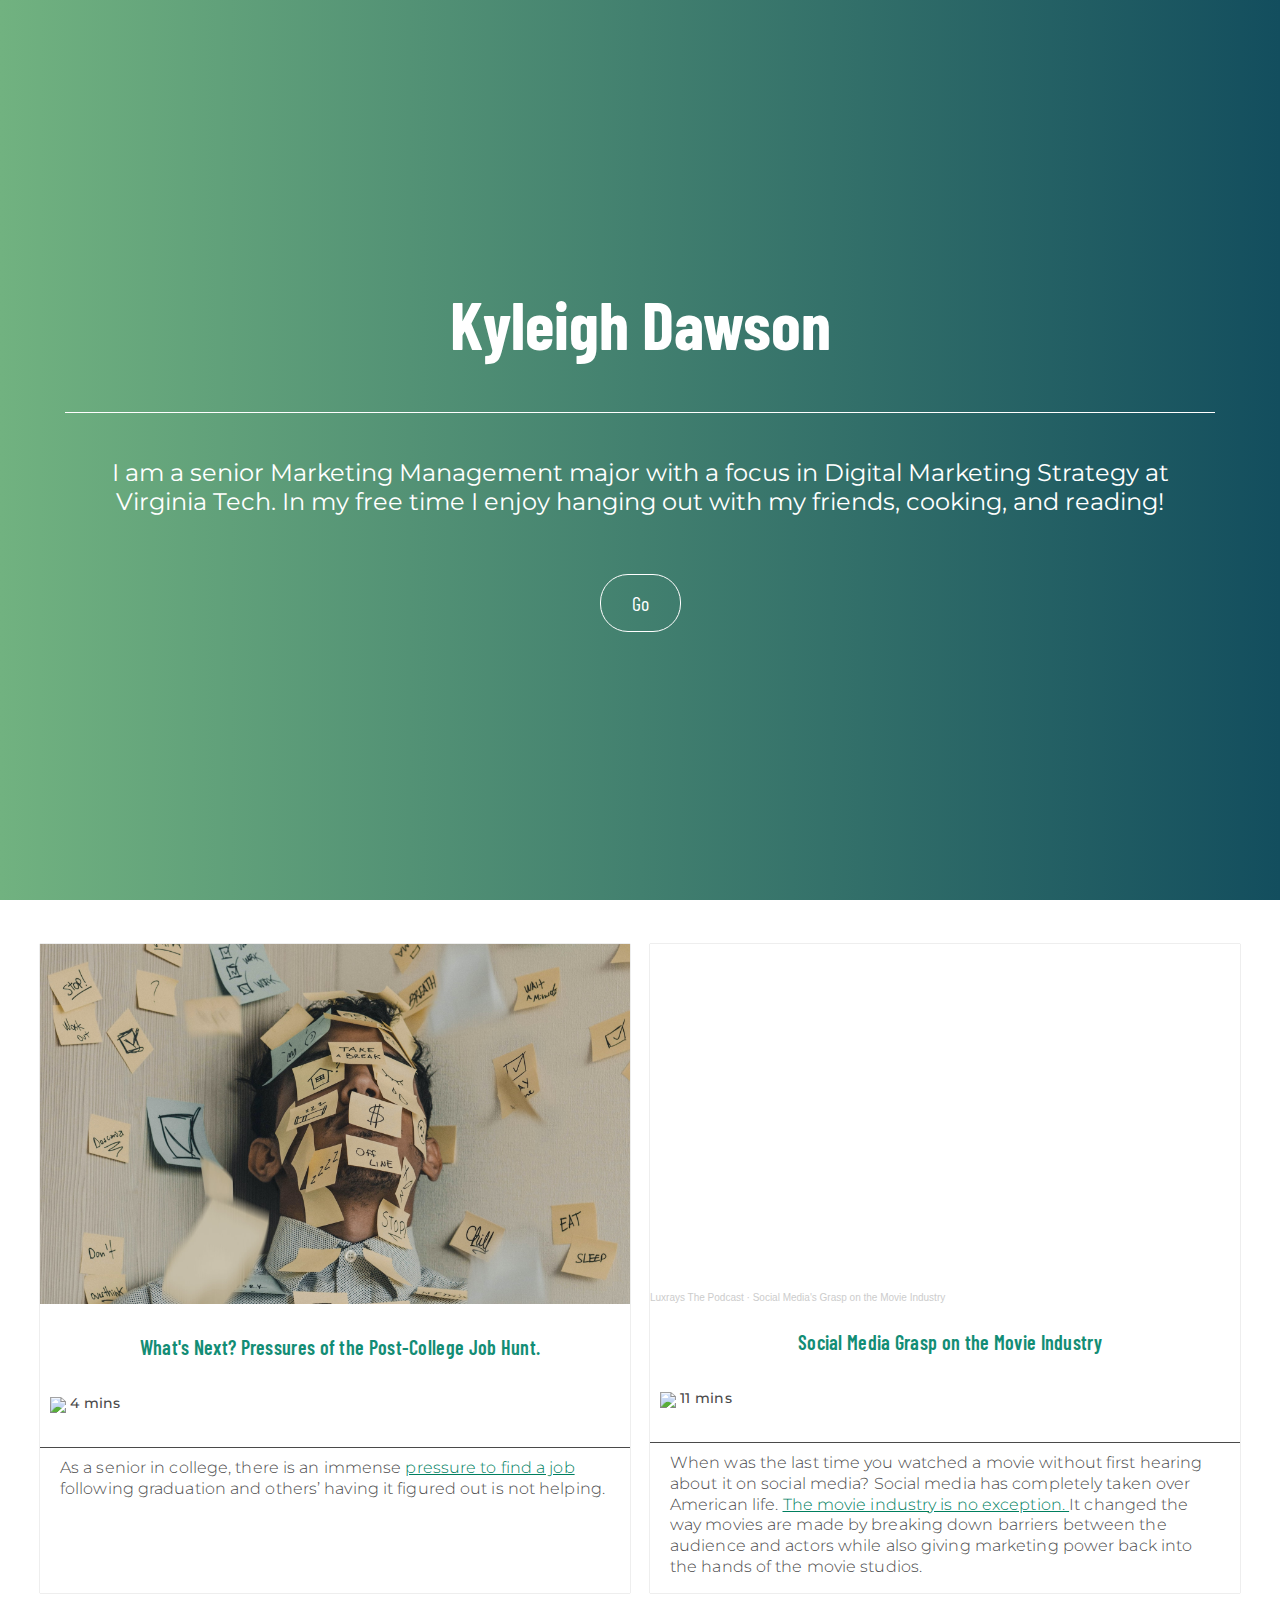
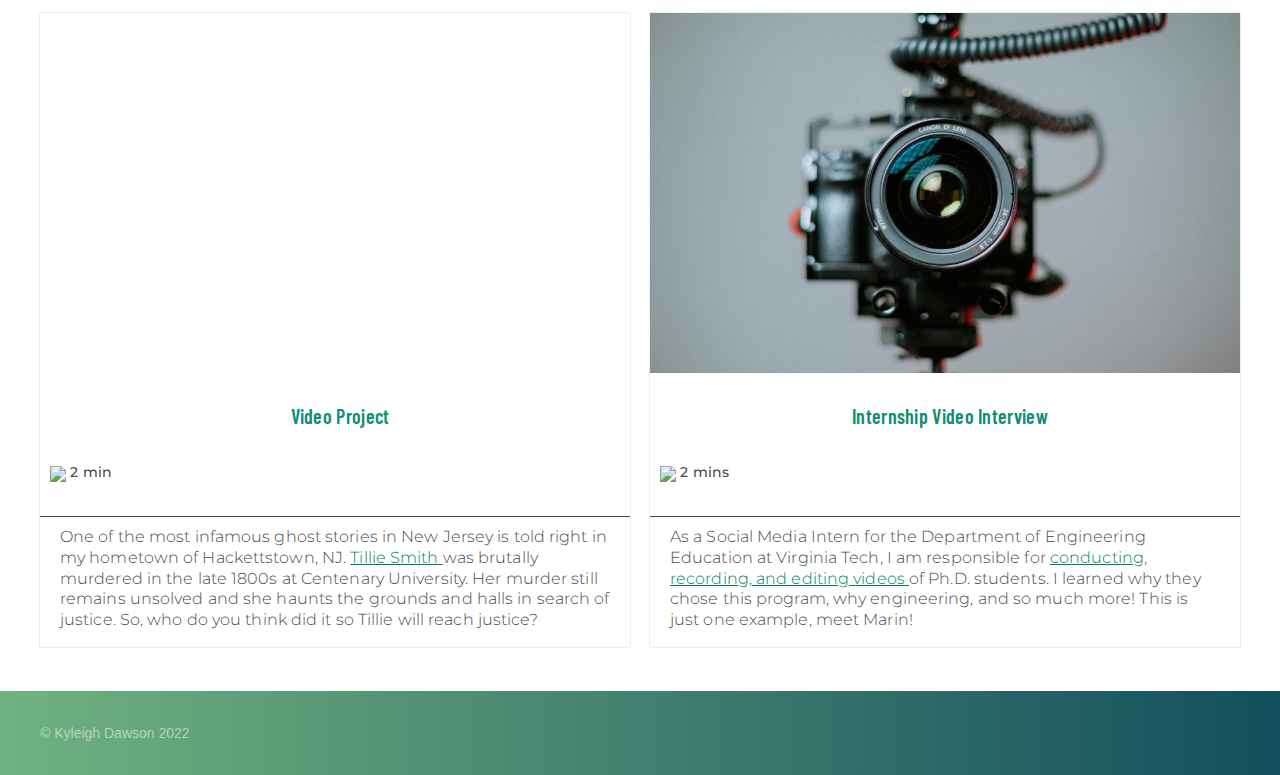
==== index.html @ 0dabd57c "update" ====
<!DOCTYPE html>
<html>

  <head>
    <meta charset="utf-8">
        <meta name="viewport" content="width=device-width, initial-scale=1.0, maximum-scale=1.0, user-scalable=no">
    <title>Kyleigh D.</title>
    <link rel="stylesheet" type="text/css" href="css/style.css" />
    <link href="https://fonts.googleapis.com/css?family=Poppins:400,600" rel="stylesheet">
    <link rel="preconnect" href="https://fonts.googleapis.com">
    <link rel="preconnect" href="https://fonts.gstatic.com" crossorigin>
    <link href="https://fonts.googleapis.com/css2?family=Barlow+Condensed&family=Montserrat&display=swap" rel="stylesheet">
  </head>

  <body>

    <div class="container">

      <header>
        <div class="wrapper">
  <h1>Kyleigh Dawson</h1>
    <p class="bio"> I am a senior Marketing Management major with a focus in Digital Marketing Strategy at Virginia Tech. In my free time I enjoy hanging out with my friends, cooking, and reading!
    </p>
  <div class="buttonBox">
    <a class="myButton" href="#projects">Go</a>
  </div>
</div>
      </header>

      <main id="projects">
        <div class="project">
          <img src="images/stress.jpg" alt="Man laying with sticky notes covering his face" />
          <h2>What's Next? Pressures of the Post-College Job Hunt.</h2>
          <img src="https://content.codecademy.com/courses/learn-css-grid/lesson-ii/time.svg" class="time" />
          <p class="mins">4 mins</p>
          <p class="description">
            As a senior in college, there is an immense <a href=https://medium.com/@kyleighdawson/whats-next-pressures-of-the-post-college-job-hunt-8d6a236ccdad>pressure to find a job</a> following graduation and others’ having it figured out is not helping.</p>
        </div>
        <div class="project">
          <iframe width="100%" style="height:38.25vh" scrolling="no" frameborder="no" allow="autoplay" src="https://w.soundcloud.com/player/?url=https%3A//api.soundcloud.com/tracks/1378372519&color=%23007f5f&auto_play=false&hide_related=false&show_comments=true&show_user=true&show_reposts=false&show_teaser=true&visual=true"></iframe><div style="font-size: 10px; color: #cccccc;line-break: anywhere;word-break: normal;overflow: hidden;white-space: nowrap;text-overflow: ellipsis; font-family: Interstate,Lucida Grande,Lucida Sans Unicode,Lucida Sans,Garuda,Verdana,Tahoma,sans-serif;font-weight: 100;"><a href="https://soundcloud.com/user-787894886" title="Luxrays The Podcast" target="_blank" style="color: #cccccc; text-decoration: none;">Luxrays The Podcast</a> · <a href="https://soundcloud.com/user-787894886/the-grasp-of-social-media-on-the-movie-industry" title="Social Media&#x27;s Grasp on the Movie Industry" target="_blank" style="color: #cccccc; text-decoration: none;">Social Media&#x27;s Grasp on the Movie Industry</a></div>
          <h2>Social Media Grasp on the Movie Industry</h2>
        <img src="https://content.codecademy.com/courses/learn-css-grid/lesson-ii/time.svg" class="time" />
          <p class="mins">11 mins</p>
          <p class="description">
            When was the last time you watched a movie without first hearing about it on social media? Social media has completely taken over American life. <a href=https://soundcloud.com/user-787894886/the-grasp-of-social-media-on-the-movie-industry?si=83c8106661ef4464ac66f0d2edb88d16&utm_source=clipboard&utm_medium=text&utm_campaign=social_sharing> The movie industry is no exception. </a> It changed the way movies are made by breaking down barriers between the audience and actors while also giving marketing power back into the hands of the movie studios.
          </p>
        </div>
        <div class="project">
          <iframe width="100%" style="height:40vh" src="https://www.youtube.com/embed/l1w7NWqt-eI" title="YouTube video player" frameborder="0" allow="accelerometer; autoplay; clipboard-write; encrypted-media; gyroscope; picture-in-picture" allowfullscreen></iframe>
          <h2>Video Project</h2>
          <img src="https://content.codecademy.com/courses/learn-css-grid/lesson-ii/time.svg" class="time" />
          <p class="mins">2 min</p>
          <p class="description">
            One of the most infamous ghost stories in New Jersey is told right in my hometown of Hackettstown, NJ. <a href=https://youtu.be/l1w7NWqt-eI> Tillie Smith </a> was brutally murdered in the late 1800s at Centenary University. Her murder still remains unsolved and she haunts the grounds and halls in search of justice. So, who do you think did it so Tillie will reach justice? </p>
        </div>
        <div class="project">
          <img src="images/camera.jpg" alt="Picture of front of camera" />
          <h2>Internship Video Interview</h2>
          <img src="https://content.codecademy.com/courses/learn-css-grid/lesson-ii/time.svg" class="time" />
          <p class="mins">2 mins</p>
          <p class="description">
            As a Social Media Intern for the Department of Engineering Education at Virginia Tech, I am responsible for <a href=https://www.linkedin.com/feed/update/urn:li:activity:6992933691085783041> conducting, recording, and editing videos </a> of Ph.D. students. I learned why they chose this program, why engineering, and so much more! This is just one example, meet Marin!  </p>
        </div>
      </main>

      <footer>
      <div>
        <div>
      <p class="copyright">© Kyleigh Dawson 2022</p>
  </div>
      </footer>

    </div>
  </body>

</html>
---- css/style.css ----
/* Set the scroll behavior to smooth so that when you click the in the header, the screen scrolls down rather than jumps */
html {
  scroll-behavior: smooth;
}

/* Set the margin to 0 to make sure the page stretches all the way to the edge of the browser window. */
body {
  margin: 0;
}
header, footer {
  background: #134E5E;  /* fallback for old browsers */
background: -webkit-linear-gradient(to right, #71B280, #134E5E);  /* Chrome 10-25, Safari 5.1-6 */
background: linear-gradient(to right, #71B280, #134E5E); /* W3C, IE 10+/ Edge, Firefox 16+, Chrome 26+, Opera 12+, Safari 7+ */
  text-align: left;
  /*min-width: 500px;*/
  text-align: left;
  /*min-width: 500; px*/
}
header {
  font-family: Barlow Condensed;
  color: #fff;
  min-height: 100vh;
  display: flex;
  text-align: center;
}

main {
  display: grid;
  grid-template-columns: repeat(auto-fill, minmax(40%,1fr) ) ;
  grid-gap: 20px;
  margin: 44px 40px;

  justify-items: center;
  justify-content: center;
  align-items: stretch;
  align-content: center;
}
h1 {
  font-family: Barlow Condensed;
  font-size: calc(1em + 4vw);
  padding-bottom: .67em;
  border-bottom: 1px solid;
  line-height: 1.3;
}
h2 {
  font-family: Barlow Condensed;
  font-size: 20px;
  font-weight: 600;
  letter-spacing: 0.3px;
  text-align: center;
  color: #138D75;
  padding: 10px 0px 10px 10px;
}

img {
  width: 100%;
  height: 50vh;
  object-fit: cover;
}
.wrapper {
    max-width: 1150px;
    margin: auto;
    padding: 50px;
    display: block;
}

.bio {
  color: #ffffff;
  font-size: 24px;
  font-family: 'Montserrat';
}
.buttonBox {
  display: flex;
  justify-content: center;
  align-content: center;
}

.myButton {
  border-radius: 28px;
  border: 1px solid #ffffff;
  cursor: pointer;
  color: #ffffff;
  font-size: 20px;
  padding: 16px 31px;
  text-decoration: none;
  margin: 1.69em auto;
}

.myButton:hover {
    background-color:#2f847c;
}

.myButton:active {
    position:relative;
    top:1px;
}
.project {
  box-shadow: 0 0px 1px 0 rgb(0 0 0 / 40%);
  width: 100%;
}

.time {
  padding-left: 10px;
  padding-top: 10px;
  width: 20px;
  height: auto;
}

.mins {
  display: inline-block;
  font-family: Montserrat;
  font-size: 14px;
  font-weight: 500;
  letter-spacing: 0.3px;
  text-align: left;
  color: #4a4a4a;
  position: relative;
  bottom: 5px;
}

.description {
  font-family: Montserrat;
  font-size: 16px;
  font-weight: 300;
  line-height: 1.29;
  letter-spacing: 0.1px;
  text-align: left;
  color: #4a4a4a;
  padding: 10px 20px 0 20px;
  border-top: 1px solid #4a4a4a;
}

.container {
  /*  min-width: 500px; */
    margin: auto;
  }

  footer div {
    height: 100%;
    font-family: 'Raleway', sans-serif;
    font-size: 14px;
    display: flex;
    align-content: center;
    padding: 10px 20px;
    color: rgba(255, 255, 255, 0.5);
  }
@media all and (max-width:700px) {
  main {
    grid-template-columns: 1fr;
    margin: 44px auto;
    }
    .description {
      font-size: 18px;
    }
    img {
      height: 25vh;
    }
  }
  img {
    height: 40vh;
  }
  a {
  color: #007f5f;
}
}
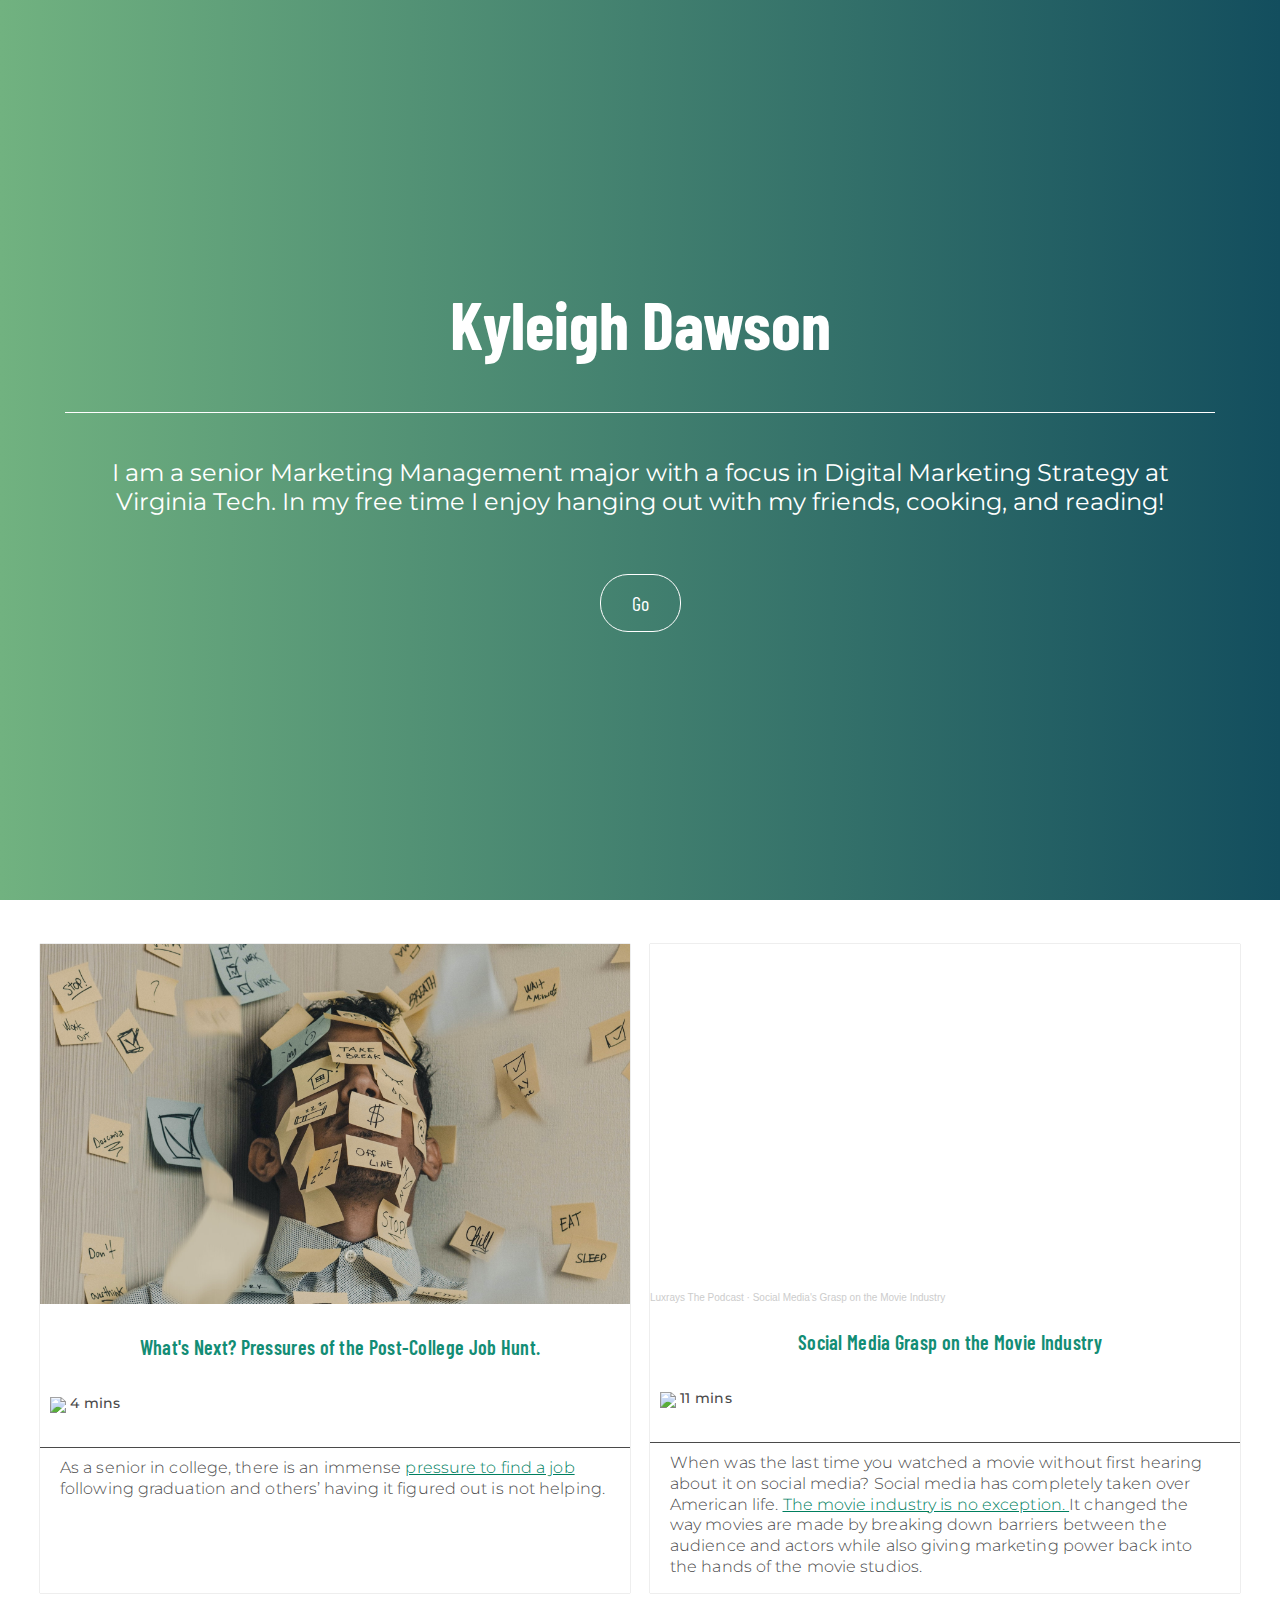
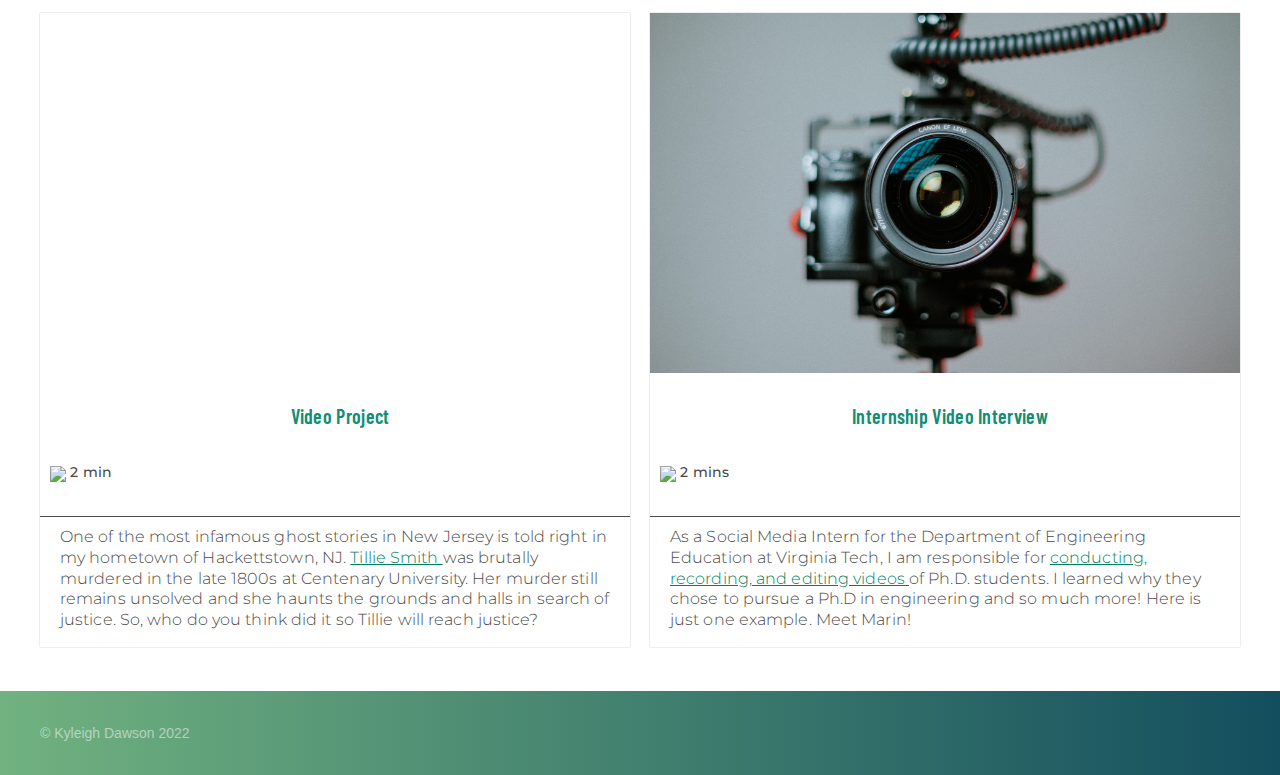
==== commit 8117bfdb: "update" ====
--- a/index.html
+++ b/index.html
@@ -10,6 +10,7 @@
     <link rel="preconnect" href="https://fonts.googleapis.com">
     <link rel="preconnect" href="https://fonts.gstatic.com" crossorigin>
     <link href="https://fonts.googleapis.com/css2?family=Barlow+Condensed&family=Montserrat&display=swap" rel="stylesheet">
+    <script src="https://kit.fontawesome.com/4fecbf60b8.js" crossorigin="anonymous"></script>
   </head>
 
   <body>
@@ -59,7 +60,7 @@
           <img src="https://content.codecademy.com/courses/learn-css-grid/lesson-ii/time.svg" class="time" />
           <p class="mins">2 mins</p>
           <p class="description">
-            As a Social Media Intern for the Department of Engineering Education at Virginia Tech, I am responsible for <a href=https://www.linkedin.com/feed/update/urn:li:activity:6992933691085783041> conducting, recording, and editing videos </a> of Ph.D. students. I learned why they chose this program, why engineering, and so much more! This is just one example, meet Marin!  </p>
+            As a Social Media Intern for the Department of Engineering Education at Virginia Tech, I am responsible for <a href=https://www.linkedin.com/feed/update/urn:li:activity:6992933691085783041> conducting, recording, and editing videos </a> of Ph.D. students. I learned why they chose to pursue a Ph.D in engineering and so much more! Here is just one example. Meet Marin!  </p>
         </div>
       </main>
 
@@ -67,6 +68,11 @@
       <div>
         <div>
       <p class="copyright">© Kyleigh Dawson 2022</p>
+      <ul class="icons">
+              <li><a href="https://twitter.com/kdawson531" target="_blank"><i class="fab fa-twitter"></a></i></li>
+              <li><a href="https://www.instagram.com/ky_dawson/" target="_blank"><i class="fab fa-instagram"></i></a></li>
+              <li><a href="https://www.facebook.com/ky.dawson.3" target="_blank"><i class="fab fa-facebook-f"></i></a></li>
+          </ul>
   </div>
       </footer>
 
--- a/css/style.css
+++ b/css/style.css
@@ -141,9 +141,28 @@
     font-size: 14px;
     display: flex;
     align-content: center;
+    justify-content: space between;
     padding: 10px 20px;
     color: rgba(255, 255, 255, 0.5);
   }
+}
+.copyright {
+margin: auto 0;
+}
+
+.icons {
+list-style-type: none;
+display: inline-flex;
+}
+
+.icons a {
+margin: 0 8px;
+color: rgb(255, 255, 255, 0.5);
+}
+
+.icons a:hover {
+color: rgb(255, 255, 255, 0.8);
+}
 @media all and (max-width:700px) {
   main {
     grid-template-columns: 1fr;
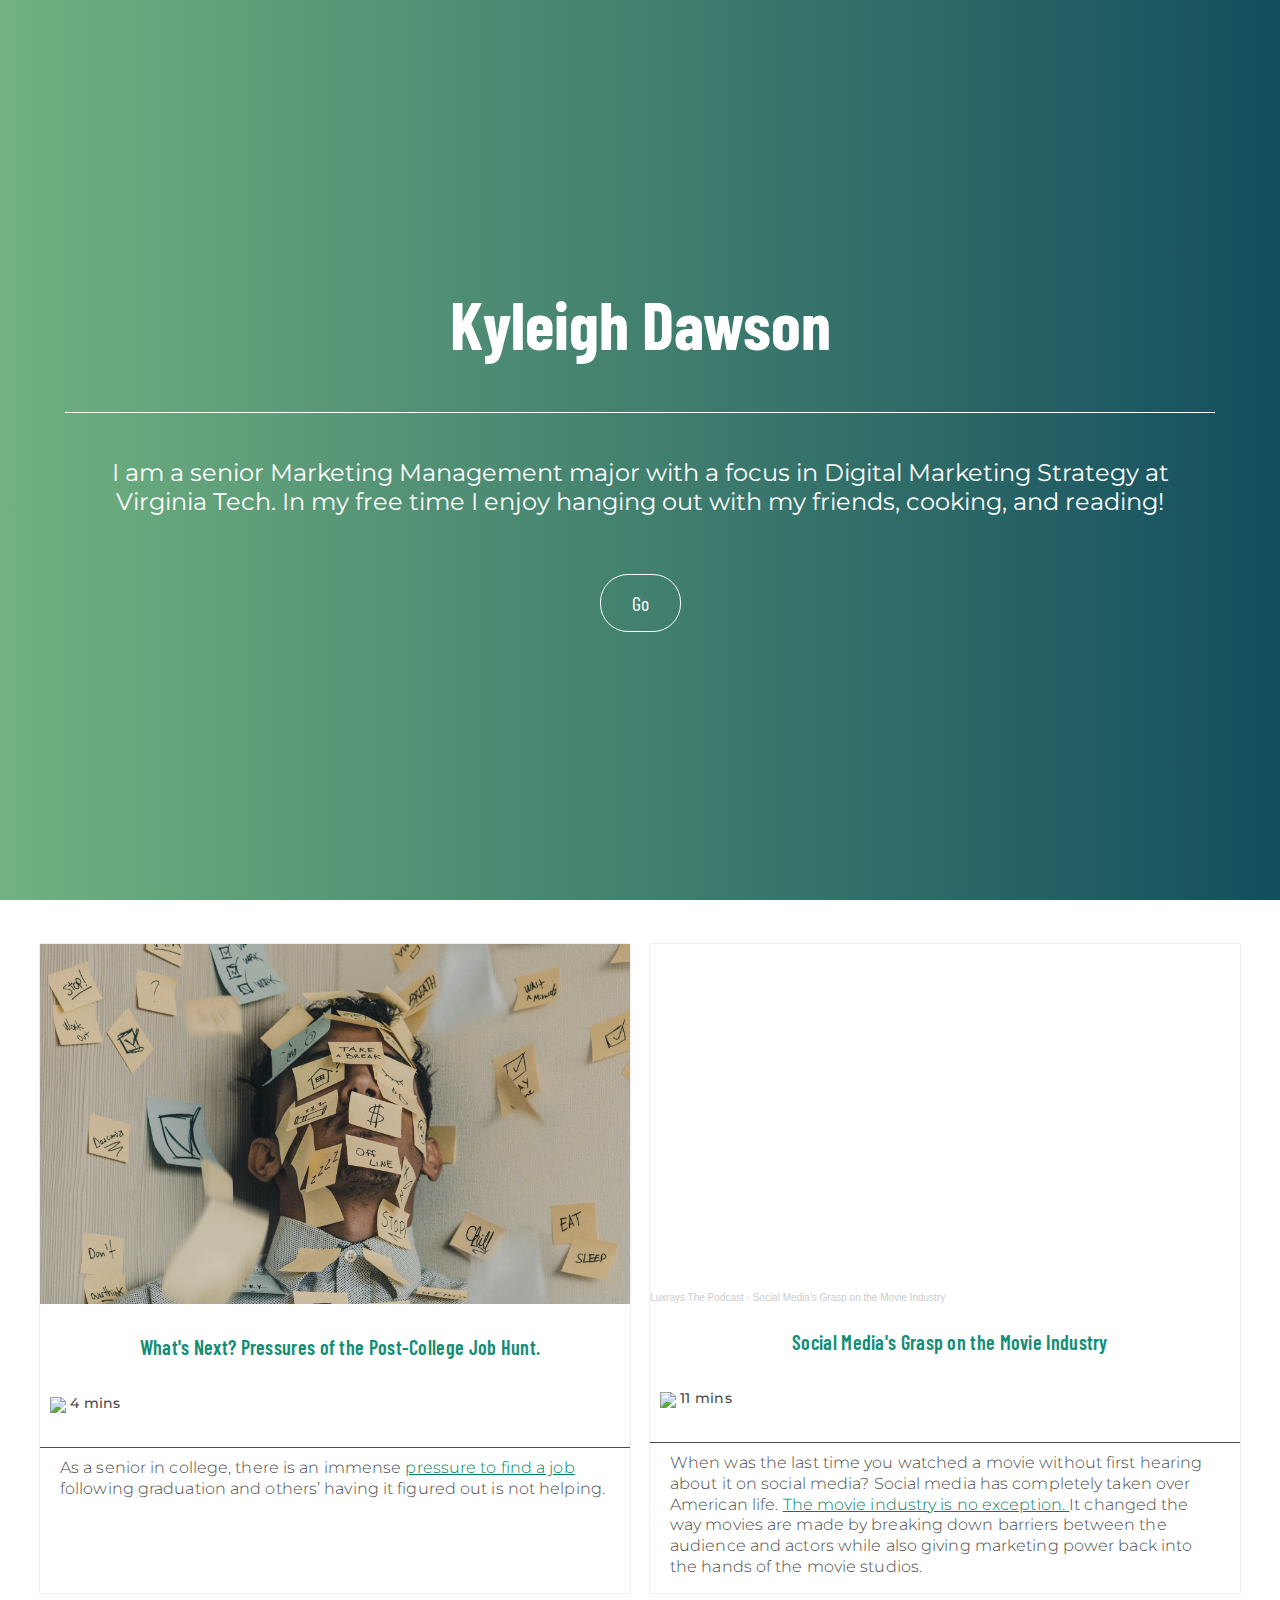
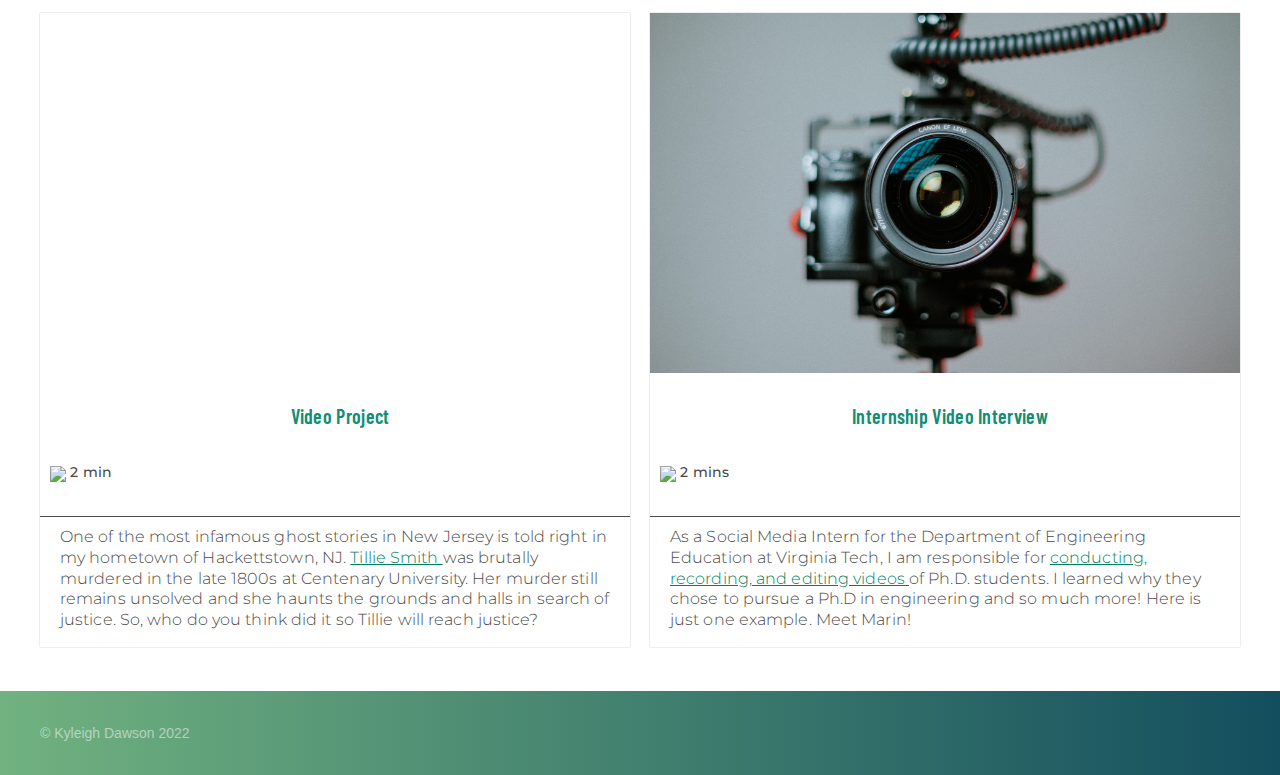
==== commit 32146af1: "update" ====
--- a/index.html
+++ b/index.html
@@ -39,7 +39,7 @@
         </div>
         <div class="project">
           <iframe width="100%" style="height:38.25vh" scrolling="no" frameborder="no" allow="autoplay" src="https://w.soundcloud.com/player/?url=https%3A//api.soundcloud.com/tracks/1378372519&color=%23007f5f&auto_play=false&hide_related=false&show_comments=true&show_user=true&show_reposts=false&show_teaser=true&visual=true"></iframe><div style="font-size: 10px; color: #cccccc;line-break: anywhere;word-break: normal;overflow: hidden;white-space: nowrap;text-overflow: ellipsis; font-family: Interstate,Lucida Grande,Lucida Sans Unicode,Lucida Sans,Garuda,Verdana,Tahoma,sans-serif;font-weight: 100;"><a href="https://soundcloud.com/user-787894886" title="Luxrays The Podcast" target="_blank" style="color: #cccccc; text-decoration: none;">Luxrays The Podcast</a> · <a href="https://soundcloud.com/user-787894886/the-grasp-of-social-media-on-the-movie-industry" title="Social Media&#x27;s Grasp on the Movie Industry" target="_blank" style="color: #cccccc; text-decoration: none;">Social Media&#x27;s Grasp on the Movie Industry</a></div>
-          <h2>Social Media Grasp on the Movie Industry</h2>
+          <h2>Social Media's Grasp on the Movie Industry</h2>
         <img src="https://content.codecademy.com/courses/learn-css-grid/lesson-ii/time.svg" class="time" />
           <p class="mins">11 mins</p>
           <p class="description">
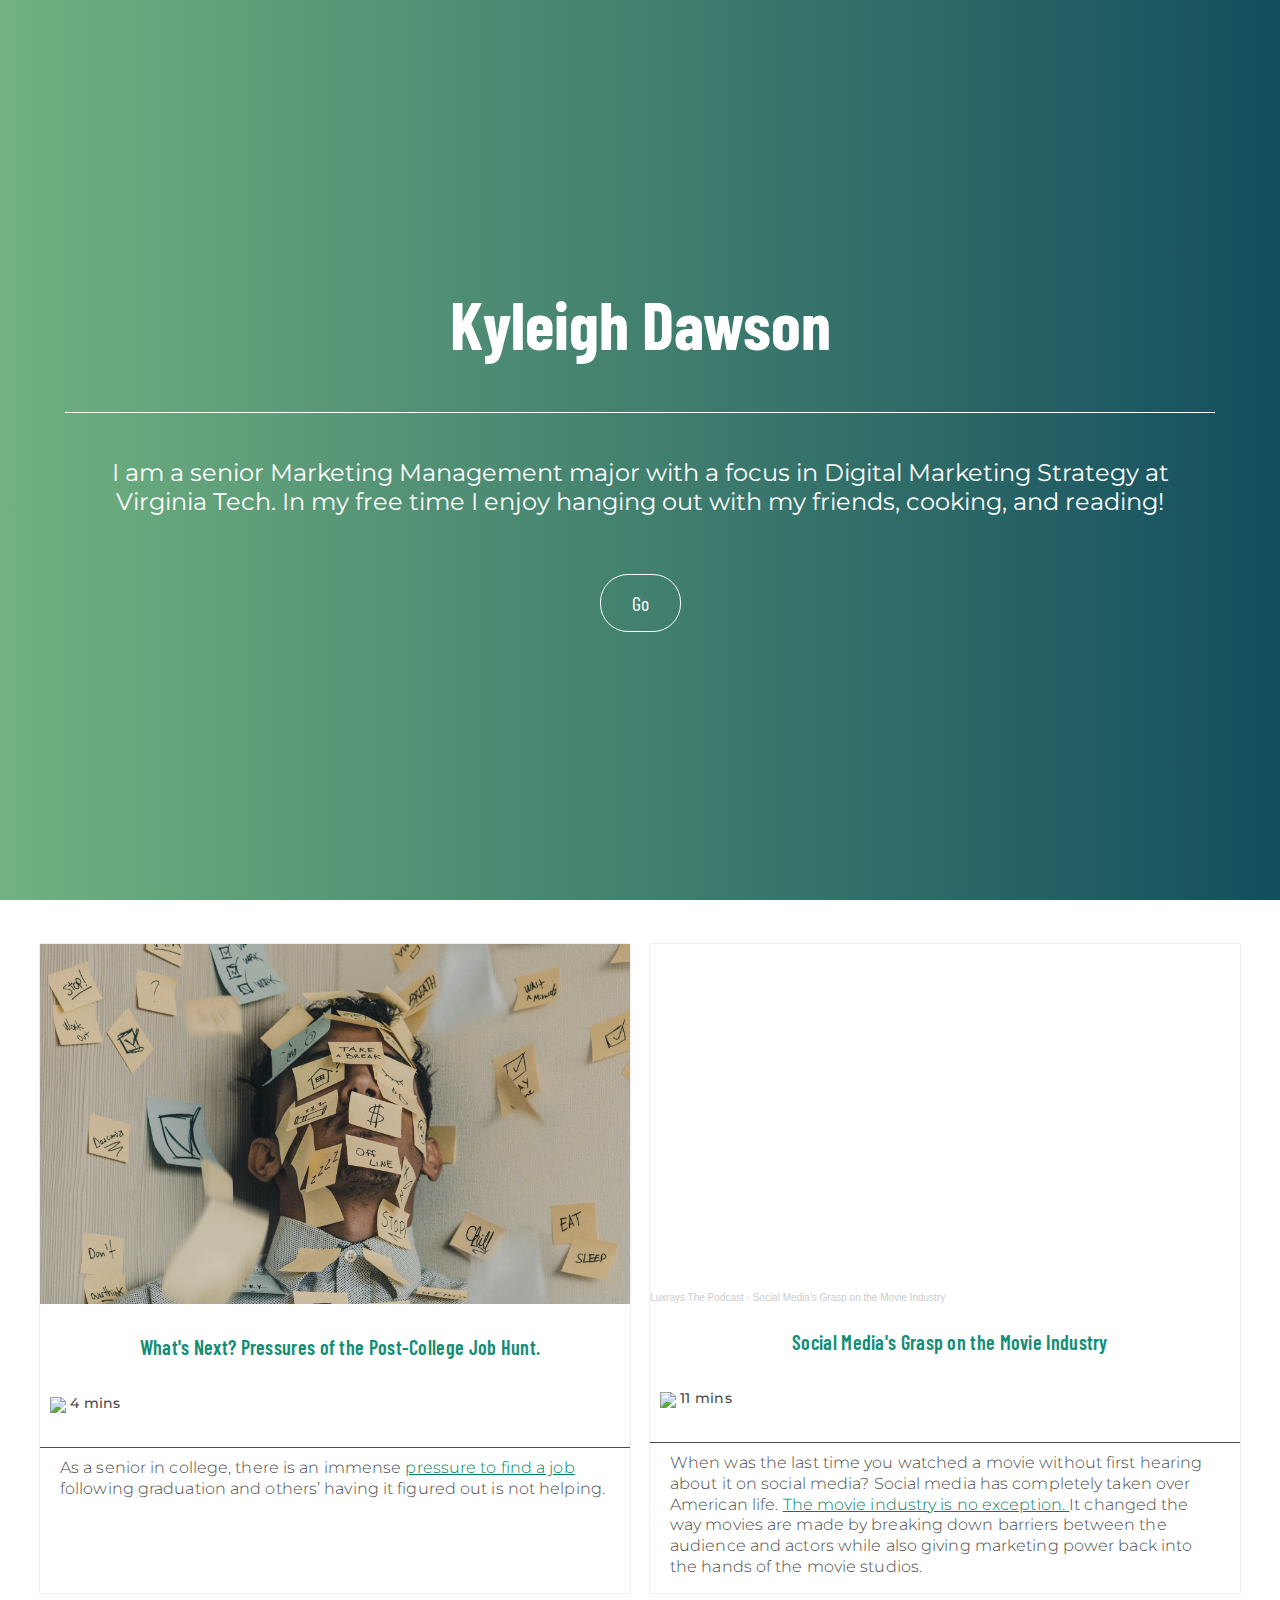
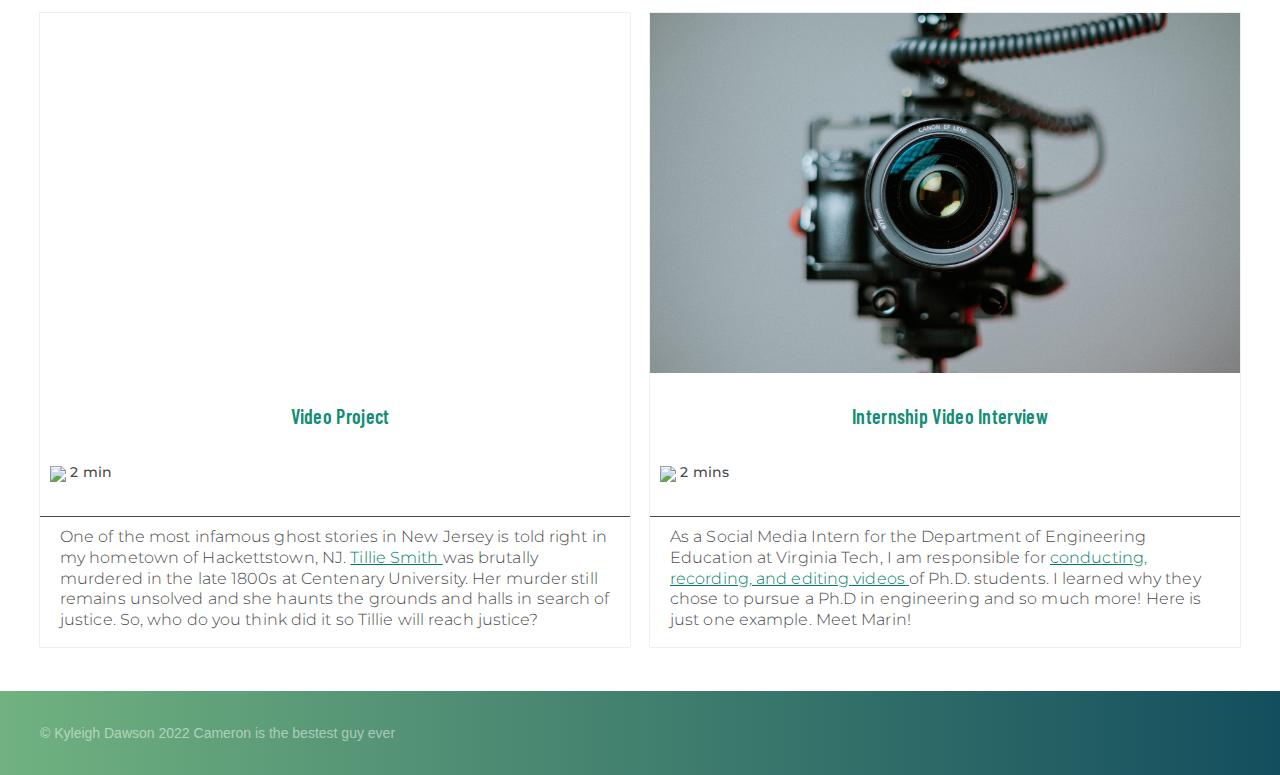
==== commit 1fbefd88: "update" ====
--- a/index.html
+++ b/index.html
@@ -67,7 +67,7 @@
       <footer>
       <div>
         <div>
-      <p class="copyright">© Kyleigh Dawson 2022</p>
+      <p class="copyright">© Kyleigh Dawson 2022 Cameron is the bestest guy ever</p>
       <ul class="icons">
               <li><a href="https://twitter.com/kdawson531" target="_blank"><i class="fab fa-twitter"></a></i></li>
               <li><a href="https://www.instagram.com/ky_dawson/" target="_blank"><i class="fab fa-instagram"></i></a></li>
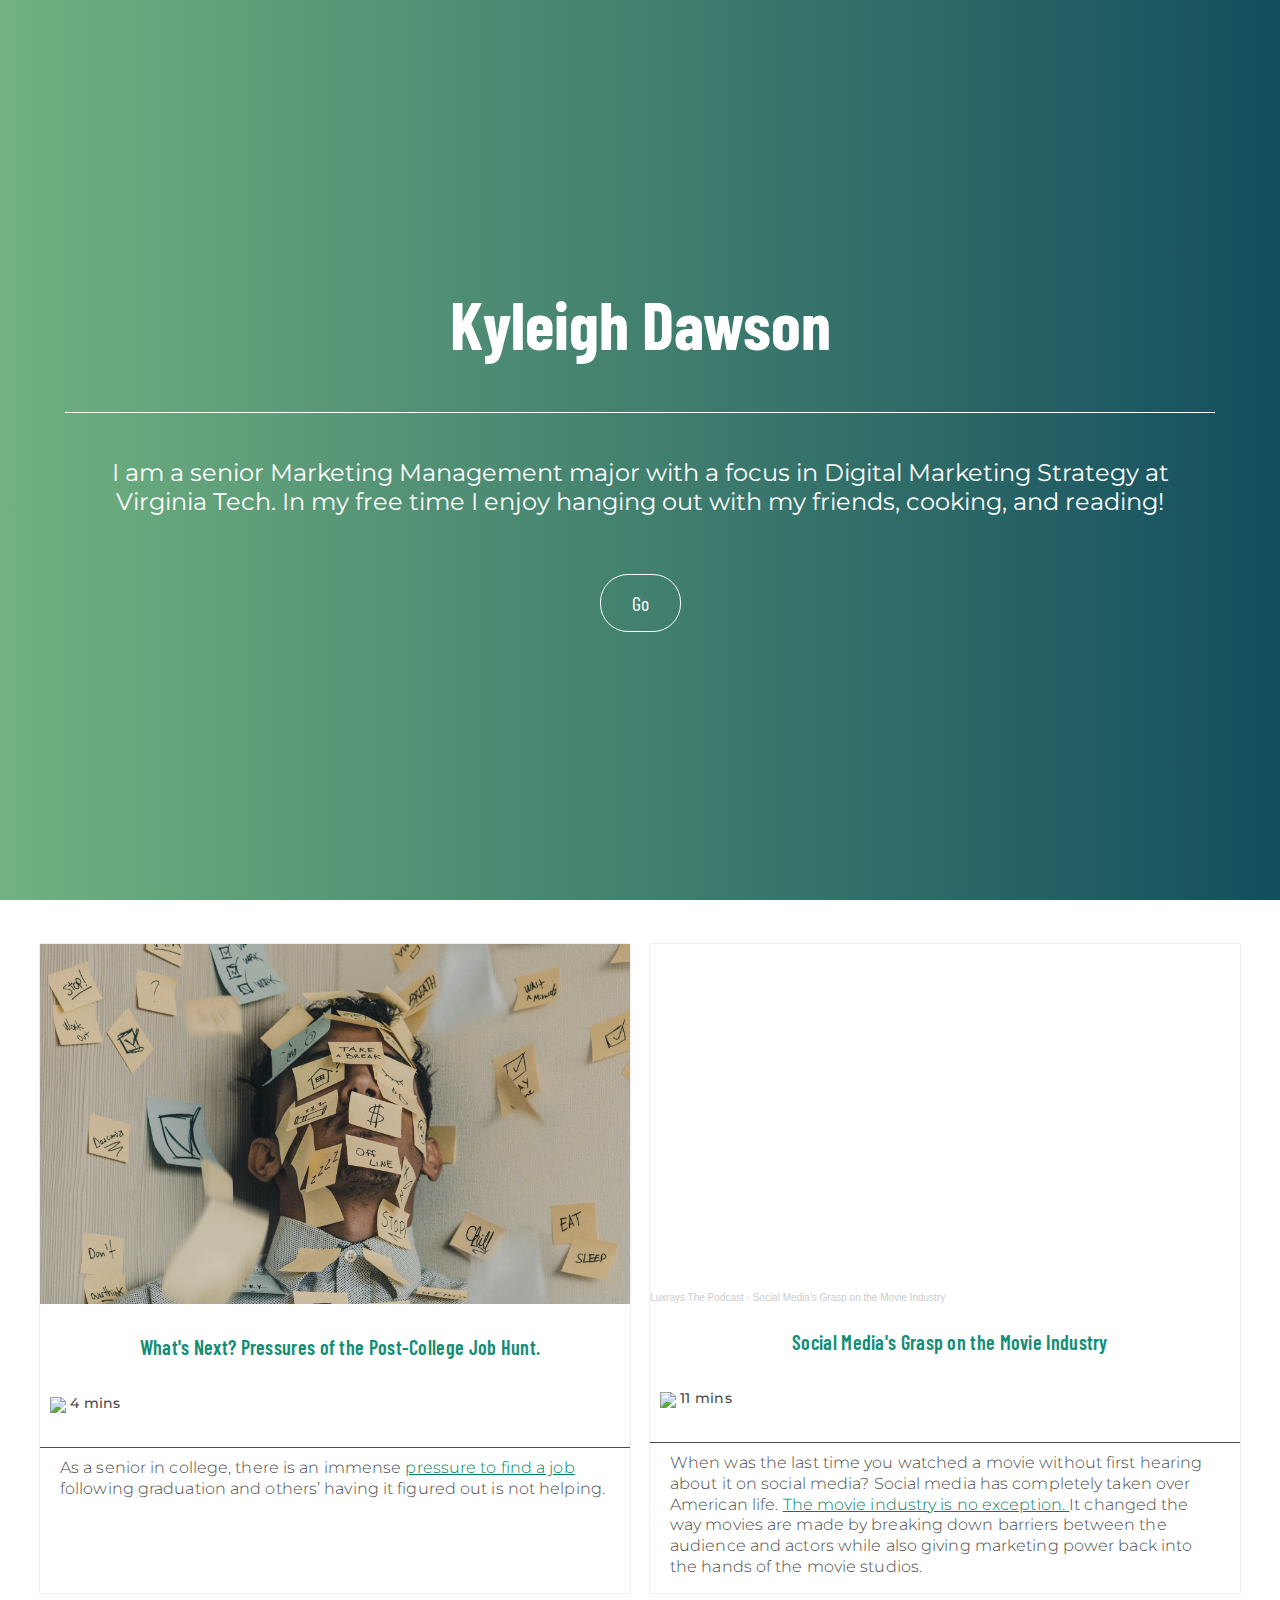
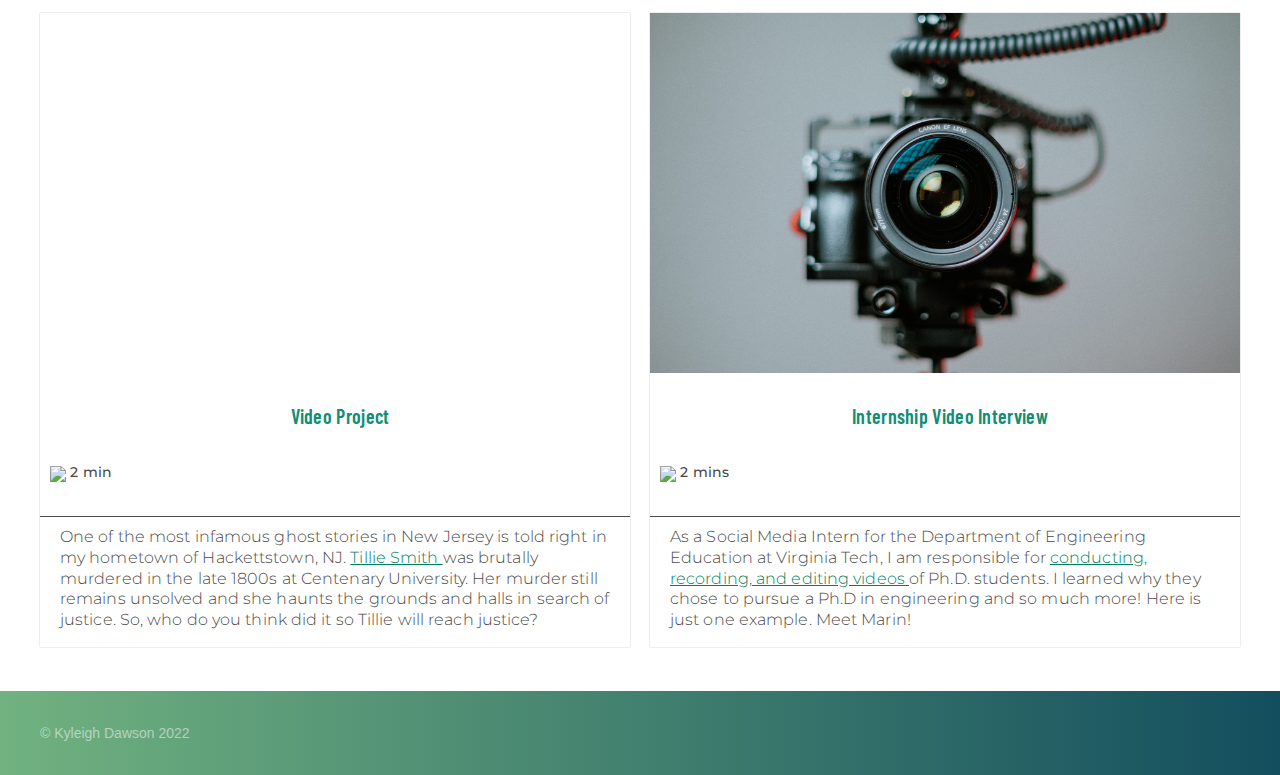
==== commit 77e974ef: "update" ====
--- a/index.html
+++ b/index.html
@@ -67,7 +67,7 @@
       <footer>
       <div>
         <div>
-      <p class="copyright">© Kyleigh Dawson 2022 Cameron is the bestest guy ever</p>
+      <p class="copyright">© Kyleigh Dawson 2022</p>
       <ul class="icons">
               <li><a href="https://twitter.com/kdawson531" target="_blank"><i class="fab fa-twitter"></a></i></li>
               <li><a href="https://www.instagram.com/ky_dawson/" target="_blank"><i class="fab fa-instagram"></i></a></li>
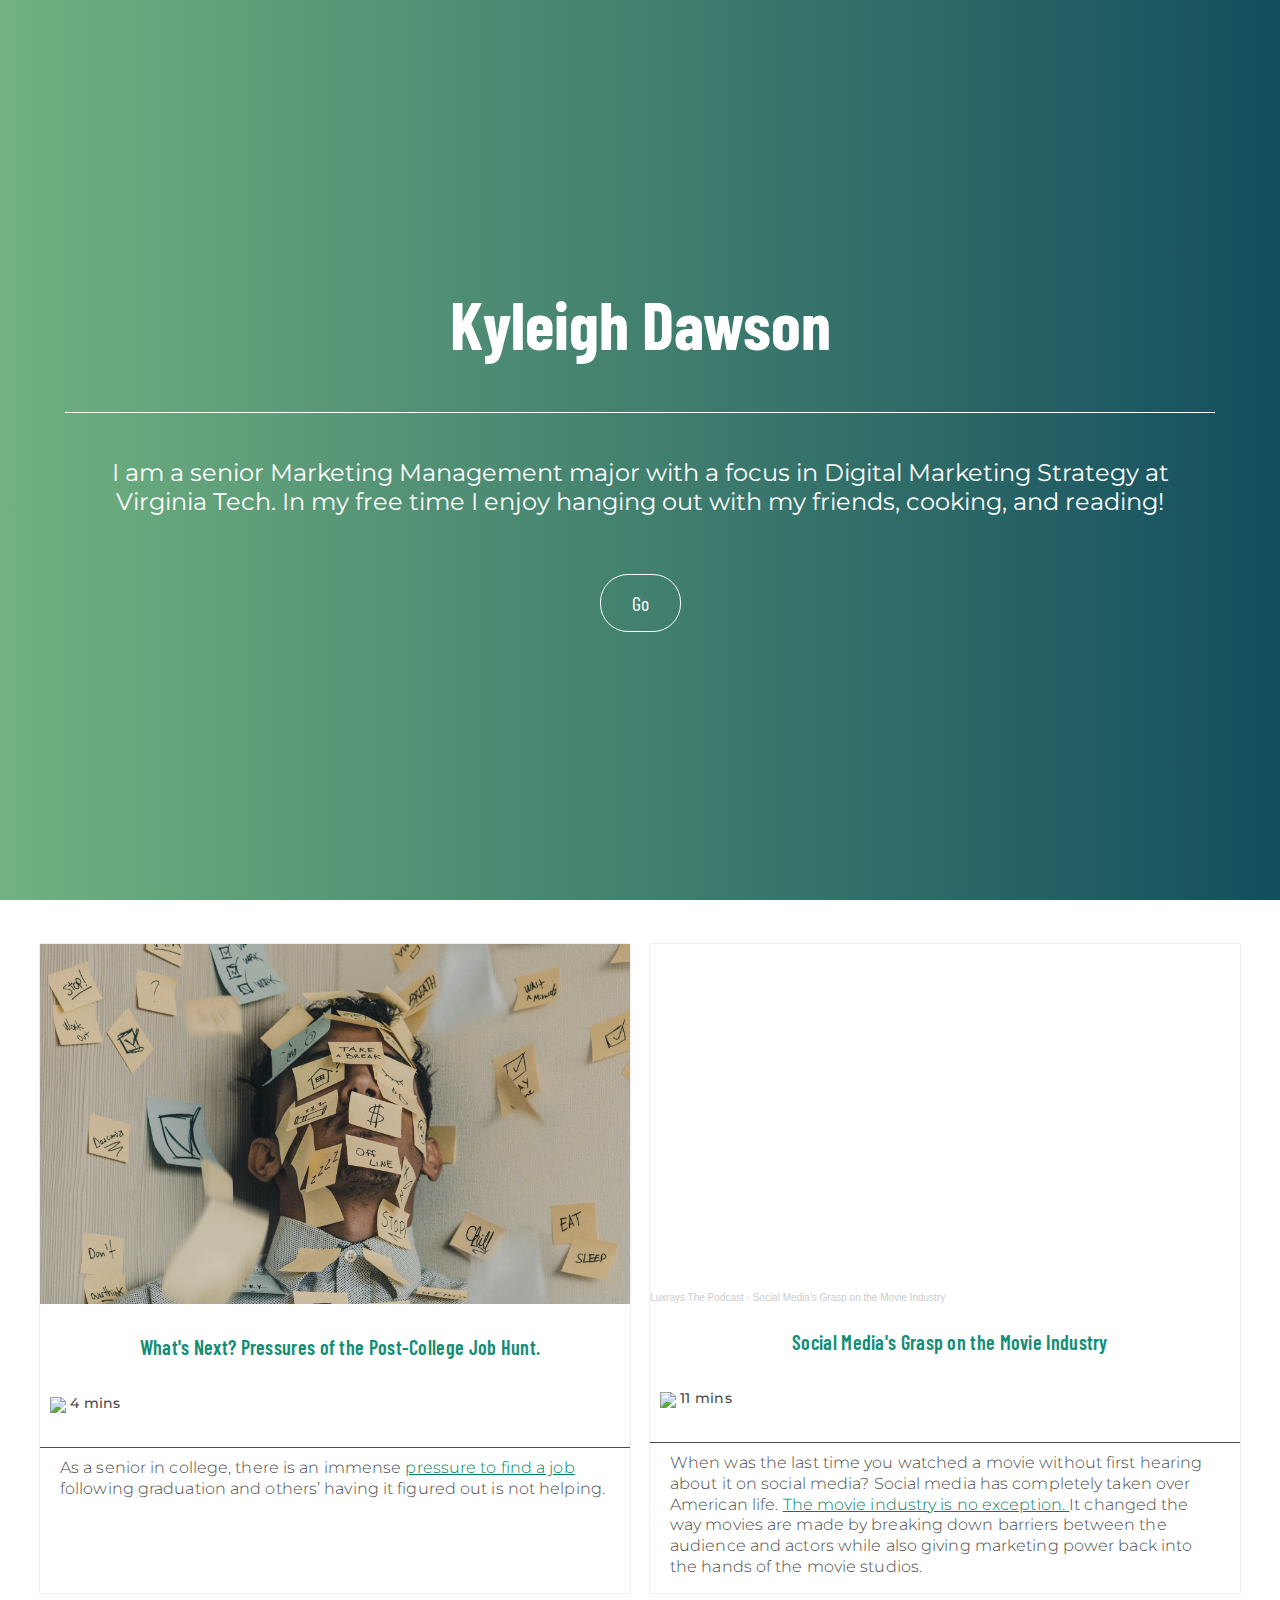
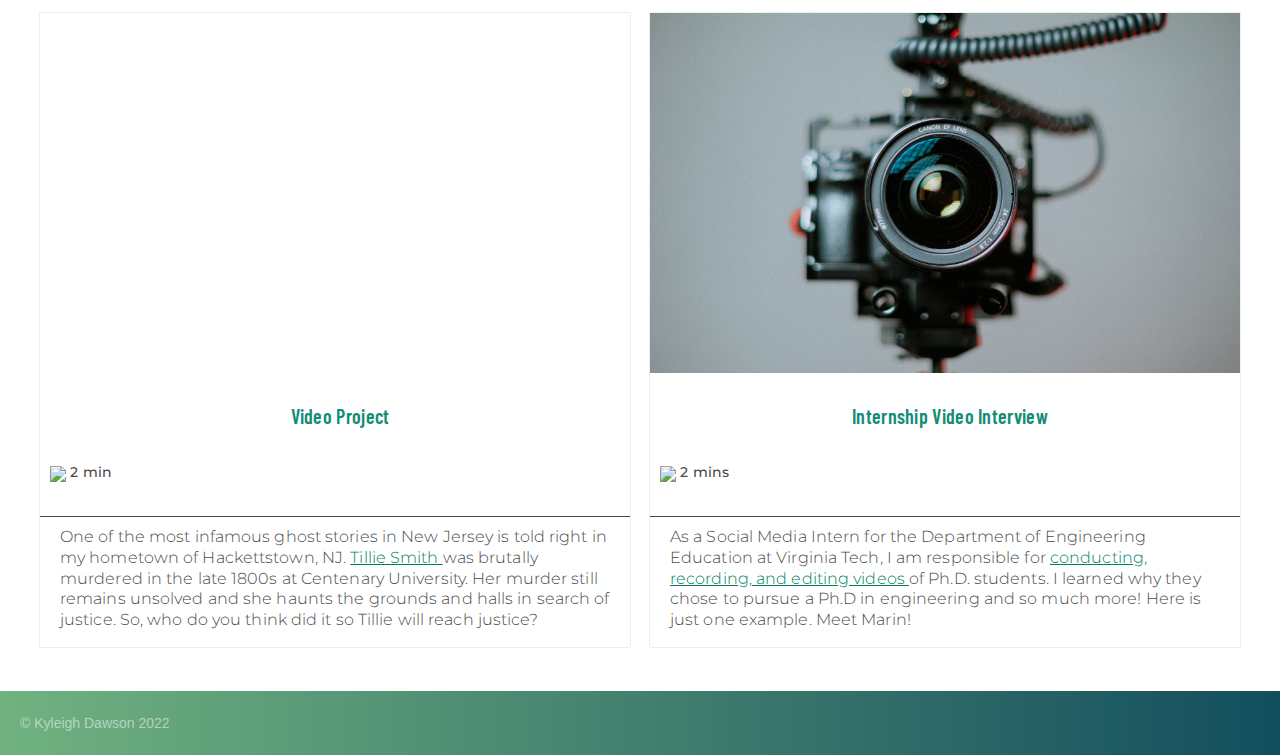
==== commit 08e10a33: "update" ====
--- a/index.html
+++ b/index.html
@@ -66,7 +66,6 @@
 
       <footer>
       <div>
-        <div>
       <p class="copyright">© Kyleigh Dawson 2022</p>
       <ul class="icons">
               <li><a href="https://twitter.com/kdawson531" target="_blank"><i class="fab fa-twitter"></a></i></li>
--- a/css/style.css
+++ b/css/style.css
@@ -141,7 +141,7 @@
     font-size: 14px;
     display: flex;
     align-content: center;
-    justify-content: space between;
+    justify-content: space-between;
     padding: 10px 20px;
     color: rgba(255, 255, 255, 0.5);
   }
